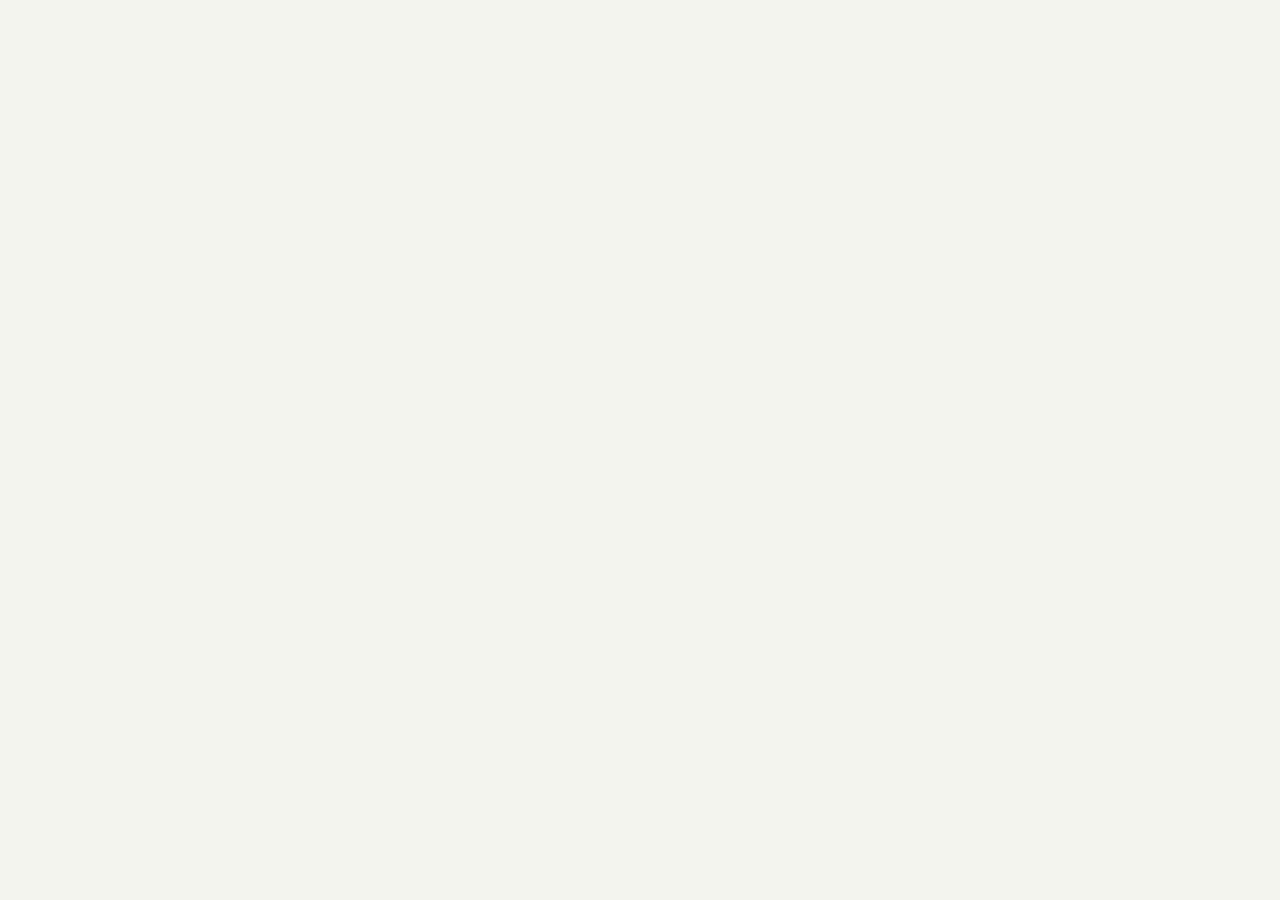
==== admin.html @ ee4b8162 "Сайт гостевого дома Мичурино: главная, бронирование, новости, админка Co-Authored-By: Claude Opus 5." ====
<!doctype html>
<html lang="ru">
<head>
  <meta charset="utf-8">
  <meta name="viewport" content="width=device-width, initial-scale=1">
  <meta name="robots" content="noindex">
  <title>Админка — Мичурино</title>
  <link rel="icon" href="assets/logo.svg">
  <link href="https://fonts.googleapis.com/css2?family=Cormorant+Garamond:wght@600&family=Manrope:wght@400;500;600;700&display=swap" rel="stylesheet">
  <link rel="stylesheet" href="styles.css">
  <link rel="stylesheet" href="admin.css">
</head>
<body class="admin">
  <!-- Вход -->
  <section id="login" class="login" hidden>
    <form class="form card" id="login-form">
      <div class="brand"><img src="assets/logo.svg" alt="" width="54" height="29"><span><b>Мичурино</b><small>админка</small></span></div>
      <label>Почта<input name="email" type="email" required autocomplete="email"></label>
      <label>Пароль<input name="password" type="password" required minlength="8" autocomplete="current-password"></label>
      <p class="form-error" id="login-error" role="alert"></p>
      <button class="btn btn-full" type="submit">Войти</button>
      <button class="link-btn" type="button" id="signup-btn">Первый раз? Создать вход</button>
    </form>
  </section>

  <section id="noaccess" class="login" hidden>
    <div class="card">
      <h2>Почти готово</h2>
      <p>Вход создан, но доступ к админке ещё не выдан. Напиши программисту — он включит.</p>
      <button class="btn btn-ghost" data-logout>Выйти</button>
    </div>
  </section>

  <!-- Панель -->
  <div id="panel" hidden>
    <header class="admin-head">
      <a class="brand" href="./"><img src="assets/logo.svg" alt="" width="54" height="29"><span><b>Мичурино</b><small>админка</small></span></a>
      <nav class="tabs" role="tablist">
        <button role="tab" data-tab="bookings" aria-selected="true">Заявки <span id="new-count" class="badge" hidden></span></button>
        <button role="tab" data-tab="posts">Посты</button>
        <button role="tab" data-tab="stats">Посещения</button>
      </nav>
      <button class="link-btn" data-logout>Выйти</button>
    </header>

    <main class="admin-main">
      <section data-panel="bookings">
        <div class="filters">
          <button class="chip active" data-filter="active">Активные</button>
          <button class="chip" data-filter="all">Все</button>
        </div>
        <div id="bookings-list" class="list"></div>
      </section>

      <section data-panel="posts" hidden>
        <form class="form card" id="post-form">
          <h2>Новый пост</h2>
          <label>Заголовок<input name="title" required maxlength="200" placeholder="Свободные выходные 15–16 ноября"></label>
          <label>Текст<textarea name="body" rows="5" maxlength="5000" placeholder="О чём рассказать гостям"></textarea></label>
          <label class="file">Фото (необязательно)<input name="image" type="file" accept="image/jpeg,image/png,image/webp"></label>
          <img id="preview" class="preview" alt="" hidden>
          <p class="form-error" id="post-error" role="alert"></p>
          <button class="btn btn-full" type="submit">Опубликовать</button>
        </form>
        <h3 class="sub">Опубликованные</h3>
        <div id="posts-list" class="list"></div>
      </section>

      <section data-panel="stats" hidden>
        <div class="stats" id="stats-cards"></div>
        <div class="card">
          <h3>За последние 14 дней</h3>
          <div class="bars" id="bars"></div>
        </div>
      </section>
    </main>
  </div>

  <div class="toast" id="toast" role="status" hidden></div>

  <script src="https://cdn.jsdelivr.net/npm/@supabase/supabase-js@2.117.3/dist/umd/supabase.js"></script>
  <script src="config.js"></script>
  <script src="admin.js"></script>
</body>
</html>
---- styles.css ----
:root {
  --green-900: #1F3A24;
  --green-700: #2F5A35;
  --green-500: #4F7A45;
  --green-100: #E6EFE2;
  --wood: #C2A27A;
  --bg: #FCFBF7;
  --bg-alt: #F3F5EE;
  --text: #1E2A1F;
  --muted: #5B665A;
  --line: #DDE4D6;
  --radius: 14px;
  --ease: cubic-bezier(.22,.61,.36,1);
}
* { box-sizing: border-box; }
html { scroll-behavior: smooth; scroll-padding-top: 80px; }
body { margin: 0; background: var(--bg); color: var(--text); font: 400 17px/1.6 Manrope, system-ui, sans-serif; -webkit-font-smoothing: antialiased; }
img { max-width: 100%; display: block; }
a { color: inherit; }
h1, h2 { font-family: "Cormorant Garamond", Georgia, serif; font-weight: 600; line-height: 1.08; margin: 0 0 16px; color: var(--green-900); }
h1 { font-size: clamp(44px, 6vw, 76px); }
h2 { font-size: clamp(34px, 4vw, 50px); }
.lead { font-size: 19px; color: var(--muted); max-width: 520px; margin: 0 0 24px; }
.eyebrow { text-transform: uppercase; letter-spacing: .14em; font-size: 12.5px; font-weight: 600; color: var(--green-500); margin: 0 0 12px; }
.muted { color: var(--muted); margin: 0; }
.container { width: min(1160px, 100% - 40px); margin: 0 auto; }
.section { padding: clamp(64px, 9vw, 112px) 0; }
.section.alt { background: var(--bg-alt); }
.two { display: grid; grid-template-columns: 1fr 1fr; gap: clamp(32px, 6vw, 80px); align-items: start; }
.section-head { display: flex; justify-content: space-between; align-items: end; gap: 16px; margin-bottom: 36px; flex-wrap: wrap; }
.section-head h2 { margin: 0; }

/* buttons */
.btn { display: inline-flex; align-items: center; gap: 8px; min-height: 48px; padding: 0 26px; border-radius: 999px; border: 1.5px solid var(--green-700); background: var(--green-700); color: #fff; font: 600 16px Manrope, sans-serif; text-decoration: none; cursor: pointer; transition: background .25s var(--ease), transform .25s var(--ease), box-shadow .25s var(--ease); }
.btn:hover { background: var(--green-900); transform: translateY(-1px); box-shadow: 0 8px 20px -10px rgba(31,58,36,.5); }
.btn-ghost { background: transparent; color: var(--green-700); }
.btn-ghost:hover { background: var(--green-100); color: var(--green-900); }
.btn-small { min-height: 42px; padding: 0 20px; font-size: 15px; }
.btn-full { width: 100%; justify-content: center; }
:focus-visible { outline: 3px solid var(--wood); outline-offset: 3px; }
.link { color: var(--green-700); font-weight: 600; text-decoration: none; }
.link:hover { text-decoration: underline; }

/* header */
.header { position: sticky; top: 0; z-index: 20; display: flex; align-items: center; gap: 28px; padding: 14px max(20px, calc((100% - 1160px)/2)); background: rgba(252,251,247,.88); backdrop-filter: blur(10px); border-bottom: 1px solid transparent; transition: border-color .3s; }
.header.scrolled { border-color: var(--line); }
.brand { display: flex; align-items: center; gap: 10px; text-decoration: none; }
.brand b { display: block; font: 700 18px/1 "Cormorant Garamond", serif; letter-spacing: .12em; text-transform: uppercase; color: var(--green-900); }
.brand small { display: block; font-size: 12px; color: var(--wood); letter-spacing: .04em; }
.nav { display: flex; gap: 26px; margin-left: auto; }
.nav a { text-decoration: none; font-size: 15px; color: var(--muted); transition: color .2s; }
.nav a:hover { color: var(--green-700); }
.burger { display: none; width: 44px; height: 44px; border: 0; background: none; cursor: pointer; padding: 12px; }
.burger span { display: block; height: 2px; background: var(--green-900); margin: 5px 0; transition: transform .3s var(--ease); }

/* hero */
.hero { width: min(1160px, 100% - 40px); margin: 0 auto; display: grid; grid-template-columns: 1fr 1.05fr; gap: 48px; align-items: center; padding: clamp(40px, 7vw, 88px) 0; }
.hero-actions { display: flex; gap: 12px; flex-wrap: wrap; }
.hero-pic { border-radius: 24px; overflow: hidden; aspect-ratio: 6/4.6; box-shadow: 0 30px 60px -40px rgba(31,58,36,.45); }
.hero-pic svg { width: 100%; height: 100%; display: block; }
.house { animation: rise 1.2s var(--ease) both .2s; }
@keyframes rise { from { transform: translateY(14px); opacity: 0; } }

/* features */
.features { display: grid; grid-template-columns: 1fr 1fr; gap: 16px; }
.feature { background: #fff; border: 1px solid var(--line); border-radius: var(--radius); padding: 22px; transition: transform .3s var(--ease), box-shadow .3s var(--ease); }
.feature:hover { transform: translateY(-3px); box-shadow: 0 14px 30px -22px rgba(31,58,36,.4); }
.feature svg { width: 28px; height: 28px; color: var(--green-500); margin-bottom: 12px; }
.feature h3 { margin: 0 0 4px; font-size: 17px; }
.feature p { margin: 0; font-size: 15px; color: var(--muted); }

/* placeholders / gallery */
.ph { margin: 0; display: grid; place-items: center; text-align: center; padding: 16px; border-radius: var(--radius); color: var(--green-500); font-size: 14px; background: repeating-linear-gradient(135deg, var(--green-100) 0 12px, #EDF3E9 12px 24px); border: 1px dashed #BFD0B6; }
.gallery { display: grid; grid-template-columns: 2fr 1fr 1fr; grid-template-rows: 220px 220px; gap: 14px; }
.gallery .ph:first-child { grid-row: span 2; }


/* prices */
.prices { display: grid; grid-template-columns: repeat(3, 1fr); gap: 16px; }
.price { background: #fff; border: 1px solid var(--line); border-radius: var(--radius); padding: 28px; }
.price h3 { margin: 0 0 14px; font-size: 15px; text-transform: uppercase; letter-spacing: .1em; color: var(--muted); }
.price strong { display: block; font: 600 36px/1.1 "Cormorant Garamond", serif; color: var(--green-900); }
.price span { font-size: 14px; color: var(--muted); }

/* posts */
.posts { display: grid; grid-template-columns: repeat(3, 1fr); gap: 20px; }
.post { background: #fff; border-radius: var(--radius); overflow: hidden; border: 1px solid var(--line); }
.post .ph, .post img { border: 0; border-radius: 0; aspect-ratio: 4/3; width: 100%; object-fit: cover; }
[hidden] { display: none !important; }
.post div { padding: 18px 20px 22px; }
.post time { font-size: 13px; color: var(--wood); font-weight: 600; }
.post h3 { margin: 6px 0; font-size: 18px; }
.post p { margin: 0; font-size: 15px; color: var(--muted); }

/* booking */
.booking-wrap { background: var(--green-900); color: #EAF0E6; }
.booking-wrap h2 { color: #fff; }
.booking-wrap .lead { color: #BFD0B6; }
.eyebrow.light { color: var(--wood); }
.contact-line a { color: #fff; font-weight: 600; }
.form { background: var(--bg); color: var(--text); border-radius: 20px; padding: clamp(22px, 4vw, 34px); display: grid; gap: 14px; }
.form label { display: grid; gap: 6px; font-size: 14px; font-weight: 600; }
.form .row { display: grid; grid-template-columns: 1fr 1fr; gap: 12px; }
.form input, .form textarea { font: 400 16px Manrope, sans-serif; padding: 12px 14px; border: 1.5px solid var(--line); border-radius: 10px; background: #fff; color: var(--text); transition: border-color .2s; width: 100%; }
.form input:focus, .form textarea:focus { border-color: var(--green-500); outline: none; }
.form [aria-invalid="true"] { border-color: #B3412E; }
.form-error { color: #B3412E; margin: 0; font-size: 14px; min-height: 1em; }
.form-ok { margin: 0; padding: 12px 14px; background: var(--green-100); color: var(--green-900); border-radius: 10px; font-weight: 600; }

/* map */
.map { height: 400px; }

/* footer */
.footer { border-top: 1px solid var(--line); padding: 32px 0; }
.foot { display: flex; justify-content: space-between; align-items: center; gap: 20px; flex-wrap: wrap; }
.foot-links { display: flex; gap: 24px; flex-wrap: wrap; }
.foot-links a { text-decoration: none; color: var(--muted); }
.foot-links a:hover { color: var(--green-700); }

/* reveal */
.reveal { opacity: 0; transform: translateY(18px); transition: opacity .7s var(--ease), transform .7s var(--ease); }
.reveal.in { opacity: 1; transform: none; }
@media (prefers-reduced-motion: reduce) {
  html { scroll-behavior: auto; }
  .reveal { opacity: 1; transform: none; transition: none; }
  .house { animation: none; }
}

/* mobile */
@media (max-width: 900px) {
  .hero, .two { grid-template-columns: 1fr; }
  .prices, .posts { grid-template-columns: 1fr; }
  .gallery { grid-template-columns: 1fr 1fr; grid-template-rows: repeat(3, 160px); }
  .gallery .ph:first-child { grid-row: auto; grid-column: span 2; }
  .header .btn-small { display: none; }
  .burger { display: block; margin-left: auto; }
  .nav { position: fixed; inset: 64px 0 auto 0; flex-direction: column; gap: 0; background: var(--bg); border-bottom: 1px solid var(--line); padding: 8px 20px 16px; transform: translateY(-120%); transition: transform .35s var(--ease); }
  .nav.open { transform: none; }
  .nav a { padding: 12px 0; font-size: 17px; }
  .burger[aria-expanded="true"] span:first-child { transform: translateY(3.5px) rotate(45deg); }
  .burger[aria-expanded="true"] span:last-child { transform: translateY(-3.5px) rotate(-45deg); }
}
@media (max-width: 480px) {
  .features { grid-template-columns: 1fr; }
  .form .row { grid-template-columns: 1fr; }
}
---- admin.css ----
.admin { background: var(--bg-alt); min-height: 100vh; }
.card { background: #fff; border: 1px solid var(--line); border-radius: 18px; padding: 24px; }
.login { min-height: 100vh; display: grid; place-items: center; padding: 20px; }
.login .card { width: min(400px, 100%); }
.login .brand { margin-bottom: 8px; }
.link-btn { background: none; border: 0; color: var(--green-700); font: 600 15px Manrope, sans-serif; cursor: pointer; padding: 10px; }
.link-btn:hover { text-decoration: underline; }

.admin-head { position: sticky; top: 0; z-index: 5; display: flex; align-items: center; gap: 20px; padding: 12px 20px; background: #fff; border-bottom: 1px solid var(--line); flex-wrap: wrap; }
.tabs { display: flex; gap: 4px; margin-left: auto; background: var(--bg-alt); padding: 4px; border-radius: 999px; }
.tabs button { border: 0; background: none; padding: 9px 16px; border-radius: 999px; font: 600 15px Manrope, sans-serif; color: var(--muted); cursor: pointer; display: flex; gap: 6px; align-items: center; }
.tabs button[aria-selected="true"] { background: #fff; color: var(--green-900); box-shadow: 0 1px 4px rgba(0,0,0,.08); }
.badge { background: var(--green-700); color: #fff; font-size: 12px; border-radius: 999px; padding: 1px 7px; }

.admin-main { width: min(860px, 100% - 32px); margin: 24px auto 60px; }
.filters { display: flex; gap: 8px; margin-bottom: 16px; }
.chip { border: 1px solid var(--line); background: #fff; border-radius: 999px; padding: 8px 16px; font: 600 14px Manrope, sans-serif; cursor: pointer; color: var(--muted); }
.chip.active { background: var(--green-700); color: #fff; border-color: var(--green-700); }
.list { display: grid; gap: 12px; }
.empty { text-align: center; color: var(--muted); padding: 40px 0; }

.bk { display: grid; grid-template-columns: 1fr auto; gap: 8px 16px; align-items: start; }
.bk h3 { margin: 0; font-size: 18px; }
.bk .meta { color: var(--muted); font-size: 14px; }
.bk .dates { font-weight: 600; color: var(--green-900); }
.bk .comment { grid-column: 1 / -1; margin: 0; padding: 10px 12px; background: var(--bg-alt); border-radius: 10px; font-size: 15px; }
.bk .actions { grid-column: 1 / -1; display: flex; gap: 8px; flex-wrap: wrap; align-items: center; }
.bk select { font: 500 14px Manrope, sans-serif; padding: 9px 12px; border-radius: 10px; border: 1.5px solid var(--line); background: #fff; margin-left: auto; }
.status { font-size: 12px; font-weight: 700; padding: 4px 10px; border-radius: 999px; text-transform: uppercase; letter-spacing: .05em; }
.st-new { background: #FFF1D6; color: #8A5A00; }
.st-confirmed { background: var(--green-100); color: var(--green-900); }
.st-done { background: #ECEEEC; color: #5B665A; }
.st-cancelled { background: #F8E3DF; color: #9A3A28; }

.form h2 { font-size: 30px; margin: 0; }
.preview { max-height: 220px; border-radius: 12px; object-fit: cover; }
.sub { margin: 32px 0 12px; font-size: 18px; }
.pc { display: grid; grid-template-columns: 96px 1fr auto; gap: 14px; align-items: center; padding: 14px; }
.pc img, .pc .noimg { width: 96px; height: 72px; object-fit: cover; border-radius: 10px; background: var(--green-100); }
.pc h4 { margin: 0 0 2px; font-size: 16px; }
.pc time { font-size: 13px; color: var(--muted); }
.btn-danger { background: none; border: 1.5px solid #E2C2BB; color: #9A3A28; border-radius: 999px; padding: 8px 14px; font: 600 14px Manrope, sans-serif; cursor: pointer; }
.btn-danger:hover { background: #F8E3DF; }

.stats { display: grid; grid-template-columns: repeat(3, 1fr); gap: 12px; margin-bottom: 12px; }
.stat strong { display: block; font: 600 40px/1 "Cormorant Garamond", serif; color: var(--green-900); }
.stat span { font-size: 14px; color: var(--muted); }
.bars { display: grid; grid-template-columns: repeat(14, 1fr); gap: 6px; align-items: end; height: 180px; margin-top: 12px; }
.bar { display: flex; flex-direction: column; align-items: center; justify-content: flex-end; height: 100%; gap: 4px; font-size: 11px; color: var(--muted); }
.bar i { display: block; width: 100%; background: var(--green-500); border-radius: 6px 6px 2px 2px; min-height: 2px; transition: height .5s var(--ease); }
.bar b { font-weight: 600; color: var(--text); }

.toast { position: fixed; left: 50%; bottom: 24px; transform: translateX(-50%); background: var(--green-900); color: #fff; padding: 12px 20px; border-radius: 999px; font-weight: 600; box-shadow: 0 10px 30px -10px rgba(0,0,0,.4); }

@media (max-width: 640px) {
  .tabs { margin-left: 0; width: 100%; order: 3; }
  .tabs button { flex: 1; justify-content: center; padding: 9px 8px; font-size: 14px; }
  .admin-head .link-btn { margin-left: auto; }
  .stats { grid-template-columns: 1fr; }
  .bk select { margin-left: 0; width: 100%; }
  .pc { grid-template-columns: 72px 1fr; }
  .pc img, .pc .noimg { width: 72px; height: 56px; }
  .pc .btn-danger { grid-column: 1 / -1; }
}
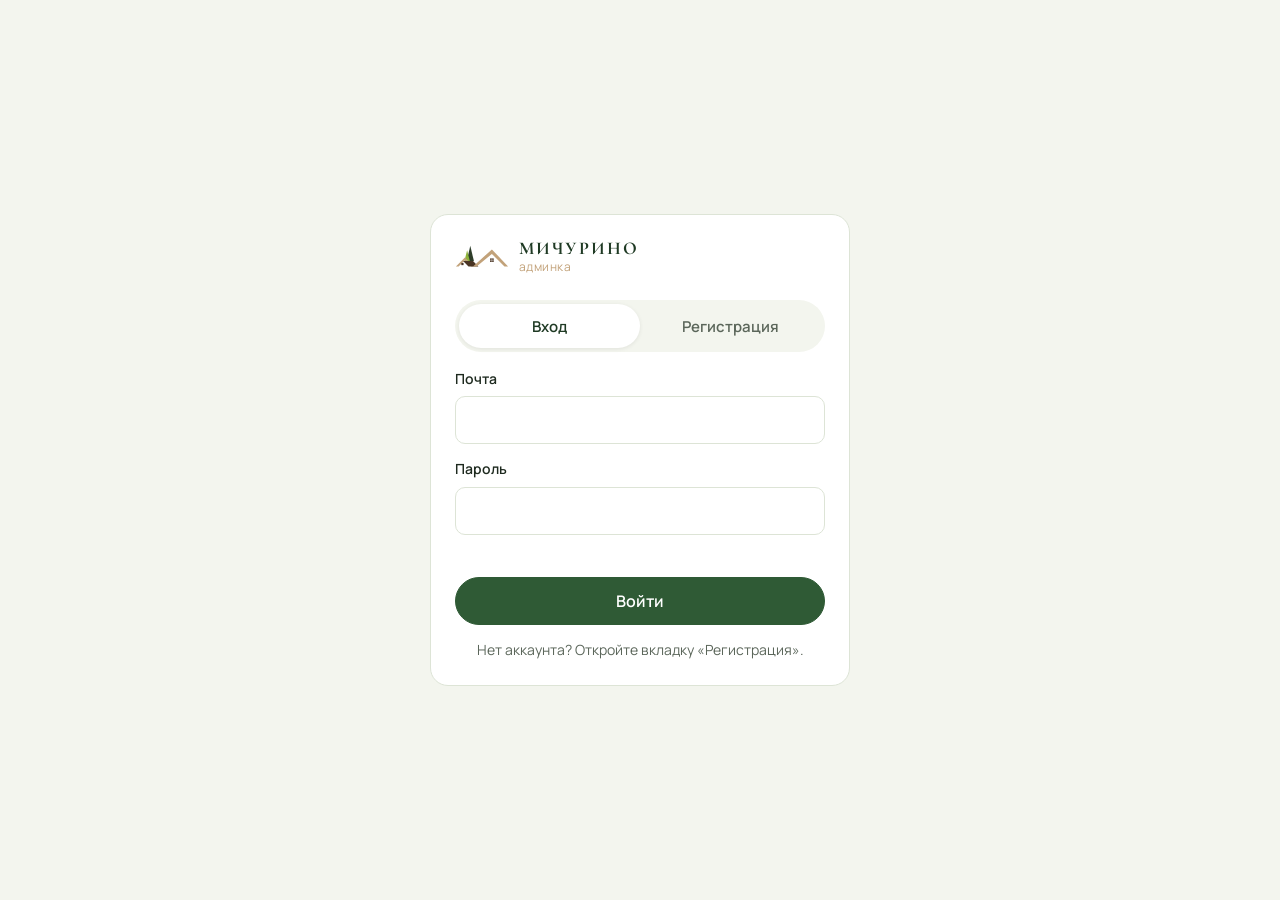
==== commit 6d6f78af: "Календарь занятых дат (сайт, админка, Telegram), антиспам и надёжность - Календарь «Забронированные " ====
--- a/admin.html
+++ b/admin.html
@@ -13,21 +13,42 @@
 <body class="admin">
   <!-- Вход -->
   <section id="login" class="login" hidden>
-    <form class="form card" id="login-form">
+    <div class="card auth">
       <div class="brand"><img src="assets/logo.svg" alt="" width="54" height="29"><span><b>Мичурино</b><small>админка</small></span></div>
-      <label>Почта<input name="email" type="email" required autocomplete="email"></label>
-      <label>Пароль<input name="password" type="password" required minlength="8" autocomplete="current-password"></label>
-      <p class="form-error" id="login-error" role="alert"></p>
-      <button class="btn btn-full" type="submit">Войти</button>
-      <button class="link-btn" type="button" id="signup-btn">Первый раз? Создать вход</button>
-    </form>
+      <div class="auth-tabs" role="tablist">
+        <button role="tab" aria-selected="true" data-auth="in">Вход</button>
+        <button role="tab" aria-selected="false" data-auth="up">Регистрация</button>
+      </div>
+
+      <form class="form" id="login-form" novalidate>
+        <label>Почта<input name="email" type="email" required autocomplete="email" inputmode="email"></label>
+        <label>Пароль<input name="password" type="password" required autocomplete="current-password"></label>
+        <p class="form-error" id="login-error" role="alert"></p>
+        <button class="btn btn-full" type="submit">Войти</button>
+        <p class="hint">Нет аккаунта? Откройте вкладку «Регистрация».</p>
+      </form>
+
+      <form class="form" id="signup-form" novalidate hidden>
+        <p class="hint top">Регистрация для сотрудников. После неё владелец получит запрос в Telegram и откроет вам доступ.</p>
+        <label>Почта<input name="email" type="email" required autocomplete="email" inputmode="email"></label>
+        <label>Придумайте пароль <small>(минимум 8 символов)</small><input name="password" type="password" required minlength="8" autocomplete="new-password"></label>
+        <label>Повторите пароль<input name="password2" type="password" required minlength="8" autocomplete="new-password"></label>
+        <p class="form-error" id="signup-error" role="alert"></p>
+        <button class="btn btn-full" type="submit">Зарегистрироваться</button>
+      </form>
+    </div>
   </section>
 
   <section id="noaccess" class="login" hidden>
     <div class="card">
-      <h2>Почти готово</h2>
-      <p>Вход создан, но доступ к админке ещё не выдан. Напиши программисту — он включит.</p>
-      <button class="btn btn-ghost" data-logout>Выйти</button>
+      <h2>Нужен доступ</h2>
+      <p>Вы вошли, но прав администратора пока нет. Запрос владельцу отправляется автоматически — как только он подтвердит, нажмите «Проверить».</p>
+      <p class="form-error" id="req-msg" role="status"></p>
+      <div class="row-btns">
+        <button class="btn btn-ghost" id="req-btn">Отправить запрос ещё раз</button>
+        <button class="btn" id="req-check">Проверить</button>
+        <button class="link-btn" data-logout>Выйти</button>
+      </div>
     </div>
   </section>
 
@@ -37,8 +58,10 @@
       <a class="brand" href="./"><img src="assets/logo.svg" alt="" width="54" height="29"><span><b>Мичурино</b><small>админка</small></span></a>
       <nav class="tabs" role="tablist">
         <button role="tab" data-tab="bookings" aria-selected="true">Заявки <span id="new-count" class="badge" hidden></span></button>
+        <button role="tab" data-tab="dates">Даты</button>
         <button role="tab" data-tab="posts">Посты</button>
         <button role="tab" data-tab="stats">Посещения</button>
+        <button role="tab" data-tab="access">Доступ <span id="req-count" class="badge" hidden></span></button>
       </nav>
       <button class="link-btn" data-logout>Выйти</button>
     </header>
@@ -50,6 +73,12 @@
           <button class="chip" data-filter="all">Все</button>
         </div>
         <div id="bookings-list" class="list"></div>
+      </section>
+
+      <section data-panel="dates" hidden>
+        <h2 class="panel-title">Забронированные даты</h2>
+        <p class="muted panel-sub">Отмеченные дни сразу видны гостям в календаре на сайте.</p>
+        <div id="dates-editor" class="de"></div>
       </section>
 
       <section data-panel="posts" hidden>
@@ -73,13 +102,31 @@
           <div class="bars" id="bars"></div>
         </div>
       </section>
+      <section data-panel="access" hidden>
+        <div class="card tg">
+          <h3>📲 Уведомления в Telegram</h3>
+          <p class="muted" id="tg-status">Загрузка…</p>
+          <div id="tg-chats" class="list"></div>
+          <div class="row-btns">
+            <button class="btn btn-small" id="tg-link">Подключить Telegram</button>
+            <button class="btn btn-small btn-ghost" id="tg-test" hidden>Отправить тест</button>
+          </div>
+        </div>
+        <h3 class="sub">Запросы на доступ</h3>
+        <div id="req-list" class="list"></div>
+        <h3 class="sub">Администраторы</h3>
+        <div id="admin-list" class="list"></div>
+        <p class="muted small">Как добавить человека: он открывает админку, во вкладке «Регистрация» создаёт аккаунт — вам в Telegram сразу придёт запрос с кнопками «Подтвердить / Отклонить». Подтвердить можно и здесь.</p>
+      </section>
     </main>
   </div>
 
   <div class="toast" id="toast" role="status" hidden></div>
 
-  <script src="https://cdn.jsdelivr.net/npm/@supabase/supabase-js@2.117.3/dist/umd/supabase.js"></script>
+  <script src="vendor/supabase-2.117.3.js"></script>
   <script src="config.js"></script>
+  <script src="calendar.js"></script>
+  <script src="dates-editor.js"></script>
   <script src="admin.js"></script>
 </body>
 </html>
--- a/styles.css
+++ b/styles.css
@@ -71,8 +71,30 @@
 
 /* placeholders / gallery */
 .ph { margin: 0; display: grid; place-items: center; text-align: center; padding: 16px; border-radius: var(--radius); color: var(--green-500); font-size: 14px; background: repeating-linear-gradient(135deg, var(--green-100) 0 12px, #EDF3E9 12px 24px); border: 1px dashed #BFD0B6; }
-.gallery { display: grid; grid-template-columns: 2fr 1fr 1fr; grid-template-rows: 220px 220px; gap: 14px; }
-.gallery .ph:first-child { grid-row: span 2; }
+.tabs-g { display: flex; gap: 8px; flex-wrap: wrap; margin-bottom: 20px; }
+.tabs-g button { border: 1.5px solid var(--line); background: #fff; color: var(--muted); border-radius: 999px; padding: 10px 18px; font: 600 15px Manrope, sans-serif; cursor: pointer; transition: all .25s var(--ease); min-height: 44px; }
+.tabs-g button span { font-weight: 500; opacity: .6; margin-left: 2px; }
+.tabs-g button:hover { border-color: var(--green-500); color: var(--green-700); }
+.tabs-g button[aria-selected="true"] { background: var(--green-700); border-color: var(--green-700); color: #fff; }
+.gallery { display: grid; grid-template-columns: repeat(4, 1fr); grid-auto-rows: 200px; gap: 12px; }
+.gallery .g-item:first-child { grid-column: span 2; grid-row: span 2; }
+.gallery.n1 { grid-template-columns: 1fr; grid-auto-rows: 460px; }
+.gallery.n1 .g-item:first-child { grid-column: auto; grid-row: auto; }
+.g-item { padding: 0; border: 0; border-radius: var(--radius); overflow: hidden; cursor: zoom-in; background: var(--green-100); }
+.g-item img { width: 100%; height: 100%; object-fit: cover; opacity: 0; transform: scale(1.02); transition: opacity .5s var(--ease), transform .6s var(--ease); }
+.g-item img.ok { opacity: 1; transform: none; }
+.g-item:hover img { transform: scale(1.04); }
+.hero-pic img { width: 100%; height: 100%; object-fit: cover; }
+.lb { border: 0; padding: 0; background: transparent; max-width: 100vw; max-height: 100vh; width: 100vw; height: 100vh; }
+.lb::backdrop { background: rgba(15,25,16,.92); }
+.lb[open] { display: grid; place-items: center; }
+.lb img { max-width: 92vw; max-height: 86vh; border-radius: 10px; object-fit: contain; }
+.lb-btn { position: fixed; background: rgba(255,255,255,.14); color: #fff; border: 0; width: 52px; height: 52px; border-radius: 50%; font-size: 28px; line-height: 1; cursor: pointer; transition: background .2s; }
+.lb-btn:hover { background: rgba(255,255,255,.28); }
+.lb-close { top: 16px; right: 16px; font-size: 20px; }
+.lb-prev { left: 16px; top: 50%; transform: translateY(-50%); }
+.lb-next { right: 16px; top: 50%; transform: translateY(-50%); }
+.lb-count { position: fixed; bottom: 18px; left: 50%; transform: translateX(-50%); color: #fff; margin: 0; font-size: 14px; opacity: .8; }
 
 
 /* prices */
@@ -108,7 +130,10 @@
 .form-ok { margin: 0; padding: 12px 14px; background: var(--green-100); color: var(--green-900); border-radius: 10px; font-weight: 600; }
 
 /* map */
-.map { height: 400px; }
+.map { height: 420px; border-radius: var(--radius); overflow: hidden; border: 1px solid var(--line); background: var(--green-100); }
+.map iframe { width: 100%; height: 100%; border: 0; display: block; }
+.map-actions { margin-top: 16px; }
+@media (max-width: 600px) { .map { height: 340px; } .map-actions .btn { width: 100%; justify-content: center; text-align: center; } }
 
 /* footer */
 .footer { border-top: 1px solid var(--line); padding: 32px 0; }
@@ -130,8 +155,11 @@
 @media (max-width: 900px) {
   .hero, .two { grid-template-columns: 1fr; }
   .prices, .posts { grid-template-columns: 1fr; }
-  .gallery { grid-template-columns: 1fr 1fr; grid-template-rows: repeat(3, 160px); }
-  .gallery .ph:first-child { grid-row: auto; grid-column: span 2; }
+  .gallery { grid-template-columns: 1fr 1fr; grid-auto-rows: 150px; }
+  .gallery.n1 { grid-auto-rows: 320px; }
+  .tabs-g { flex-wrap: nowrap; overflow-x: auto; margin-inline: -20px; padding-inline: 20px; scrollbar-width: none; }
+  .tabs-g button { flex: none; }
+  .lb-prev, .lb-next { top: auto; bottom: 12px; transform: none; }
   .header .btn-small { display: none; }
   .burger { display: block; margin-left: auto; }
   .nav { position: fixed; inset: 64px 0 auto 0; flex-direction: column; gap: 0; background: var(--bg); border-bottom: 1px solid var(--line); padding: 8px 20px 16px; transform: translateY(-120%); transition: transform .35s var(--ease); }
@@ -144,3 +172,133 @@
   .features { grid-template-columns: 1fr; }
   .form .row { grid-template-columns: 1fr; }
 }
+
+/* ===== объекты, страница комплекса ===== */
+a.feature { text-decoration: none; color: inherit; display: block; }
+a.feature:hover h3 { color: var(--green-700); }
+.events { list-style: none; padding: 0; margin: 0 0 28px; display: grid; gap: 10px; }
+.events li { display: flex; gap: 10px; align-items: center; font-weight: 500; }
+.events svg, .ticks svg { width: 20px; height: 20px; flex: none; color: var(--green-500); }
+.events.big { grid-template-columns: repeat(auto-fit, minmax(240px, 1fr)); gap: 12px; margin-top: 24px; }
+.events.big li { background: #fff; border: 1px solid var(--line); border-radius: var(--radius); padding: 16px 18px; }
+
+.objects { display: grid; grid-template-columns: repeat(3, 1fr); gap: 20px; }
+.obj { background: #fff; border: 1px solid var(--line); border-radius: 18px; overflow: hidden; display: flex; flex-direction: column; transition: transform .3s var(--ease), box-shadow .3s var(--ease); }
+.obj:hover { transform: translateY(-3px); box-shadow: 0 18px 36px -26px rgba(31,58,36,.5); }
+.obj-pic { aspect-ratio: 4/3; overflow: hidden; display: block; background: var(--green-100); }
+.obj-pic img { width: 100%; height: 100%; object-fit: cover; transition: transform .6s var(--ease); }
+.obj:hover .obj-pic img { transform: scale(1.04); }
+.obj-body { padding: 22px; display: flex; flex-direction: column; gap: 10px; flex: 1; }
+.obj-body h3 { margin: 0; font: 600 26px/1.1 "Cormorant Garamond", serif; color: var(--green-900); }
+.obj-body p { margin: 0; color: var(--muted); font-size: 15px; flex: 1; }
+.obj-price strong { display: block; font: 600 28px/1.1 "Cormorant Garamond", serif; color: var(--green-900); }
+.obj-price span { font-size: 13px; color: var(--muted); }
+.obj-actions { display: flex; align-items: center; gap: 16px; flex-wrap: wrap; margin-top: 6px; }
+
+.page-hero { padding: clamp(32px, 6vw, 72px) 0 clamp(24px, 4vw, 48px); }
+.page-hero h1 { font-size: clamp(38px, 5vw, 64px); max-width: 900px; }
+.back { display: inline-block; margin-bottom: 20px; color: var(--muted); text-decoration: none; font-size: 15px; }
+.back:hover { color: var(--green-700); }
+.jump { display: flex; gap: 8px; flex-wrap: wrap; margin-top: 8px; }
+.jump a { text-decoration: none; border: 1.5px solid var(--line); background: #fff; border-radius: 999px; padding: 10px 18px; font-weight: 600; font-size: 15px; color: var(--green-700); transition: all .2s var(--ease); }
+.jump a:hover { border-color: var(--green-500); background: var(--green-100); }
+.eyebrow svg { width: 16px; height: 16px; vertical-align: -3px; margin-right: 4px; }
+.facts { list-style: none; padding: 0; margin: 0 0 18px; display: flex; gap: 8px; flex-wrap: wrap; }
+.facts li { background: var(--green-100); color: var(--green-900); font-weight: 600; font-size: 14px; padding: 7px 14px; border-radius: 999px; }
+.block { margin: 22px 0; }
+.block h3 { margin: 0 0 10px; font-size: 17px; }
+.block p { margin: 0; color: var(--muted); }
+.ticks { list-style: none; padding: 0; margin: 0; display: grid; gap: 8px; }
+.ticks li { display: flex; gap: 10px; align-items: flex-start; color: var(--text); font-size: 16px; }
+.ticks svg { margin-top: 2px; }
+.outro { font-family: "Cormorant Garamond", serif; font-size: 22px; line-height: 1.35; color: var(--green-700); margin: 24px 0; }
+.price-box { display: flex; justify-content: space-between; align-items: center; gap: 16px; flex-wrap: wrap; background: #fff; border: 1px solid var(--line); border-radius: 18px; padding: 20px 22px; }
+.price-box span { display: block; font-size: 13px; color: var(--muted); text-transform: uppercase; letter-spacing: .1em; }
+.price-box strong { display: block; font: 600 32px/1.1 "Cormorant Garamond", serif; color: var(--green-900); }
+.price-box small { color: var(--muted); font-size: 14px; }
+.obj-section .two { align-items: start; }
+.obj-photos { display: grid; grid-template-columns: 1fr 1fr; grid-auto-rows: 170px; gap: 10px; position: sticky; top: 90px; }
+.obj-photos .g-item:first-child { grid-column: span 2; grid-row: span 2; }
+.obj-photos.wide { position: static; grid-template-columns: repeat(4, 1fr); grid-auto-rows: 180px; margin-top: 28px; }
+.extras { display: grid; grid-template-columns: repeat(3, 1fr); gap: 16px; }
+.narrow { width: min(820px, 100% - 40px); }
+.cta { text-align: left; }
+.btn-light { background: #fff; color: var(--green-900); border-color: #fff; }
+.btn-light:hover { background: var(--green-100); color: var(--green-900); }
+.btn-outline-light { background: transparent; color: #fff; border-color: rgba(255,255,255,.5); }
+.btn-outline-light:hover { background: rgba(255,255,255,.1); }
+.form select { font: 400 16px Manrope, sans-serif; padding: 12px 14px; border: 1.5px solid var(--line); border-radius: 10px; background: #fff; color: var(--text); width: 100%; }
+.form select:focus { border-color: var(--green-500); outline: none; }
+
+@media (max-width: 900px) {
+  .objects, .extras { grid-template-columns: 1fr; }
+  .obj-photos { position: static; grid-auto-rows: 140px; }
+  .obj-photos.wide { grid-template-columns: 1fr 1fr; grid-auto-rows: 140px; }
+}
+
+/* ===== календарь занятых дат ===== */
+:root { --cottage: #2F5A35; --hall: #C9A066; --hall-ink: #2E2312; }
+.cal-card { background: #fff; border: 1px solid var(--line); border-radius: 22px; padding: clamp(16px, 3vw, 30px); box-shadow: 0 24px 50px -40px rgba(31,58,36,.45); }
+.cal { position: relative; }
+.cal-top { position: absolute; inset: 0 0 auto 0; display: flex; justify-content: space-between; pointer-events: none; z-index: 1; }
+.cal-nav { pointer-events: auto; width: 44px; height: 44px; border-radius: 50%; border: 1.5px solid var(--line); background: #fff; color: var(--green-700); font: 500 26px/1 Manrope, sans-serif; cursor: pointer; display: grid; place-items: center; padding: 0 0 3px; transition: all .2s var(--ease); }
+.cal-nav:hover:not(:disabled) { border-color: var(--green-500); background: var(--green-100); }
+.cal-nav:disabled { opacity: .3; cursor: default; }
+.cal-months { display: grid; grid-template-columns: 1fr 1fr; gap: clamp(20px, 4vw, 48px); }
+.cal-title { margin: 0 0 14px; text-align: center; font: 600 26px/44px "Cormorant Garamond", serif; color: var(--green-900); text-transform: capitalize; }
+.cal-title span { color: var(--wood); }
+.cal-g { display: grid; grid-template-columns: repeat(7, 1fr); gap: 6px; }
+.cal-week { margin-bottom: 6px; }
+.cal-week span { text-align: center; font-size: 12px; font-weight: 700; letter-spacing: .06em; text-transform: uppercase; color: var(--muted); }
+.cal-week .we { color: var(--wood); }
+.cal-d { aspect-ratio: 1; min-height: 38px; border-radius: 12px; border: 0; padding: 0; display: grid; place-items: center; background: var(--bg-alt); color: var(--text); font: 600 15px Manrope, sans-serif; position: relative; transition: transform .2s var(--ease), box-shadow .2s var(--ease), background .2s; }
+button.cal-d { cursor: pointer; }
+button.cal-d:hover { transform: translateY(-2px); box-shadow: 0 0 0 2px var(--green-500); }
+.cal-pad { background: none; }
+.cal-d.is-past { opacity: .38; }
+.cal-d.is-today::after { content: ""; position: absolute; inset: -3px; border-radius: 14px; border: 2px solid var(--wood); pointer-events: none; }
+.cal-d.b-cottage, .sw-cottage { background: var(--cottage); color: #fff; }
+.cal-d.b-hall, .sw-hall { background: var(--hall); color: var(--hall-ink); }
+.cal-d.b-both, .sw-both { background: linear-gradient(135deg, var(--cottage) 0 50%, var(--hall) 50% 100%); color: #fff; }
+.cal-d.b-both span { text-shadow: 0 1px 3px rgba(0,0,0,.55); }
+.cal-d[class*="b-"]:not(.is-past) { box-shadow: 0 6px 14px -8px rgba(31,58,36,.7); }
+.cal-d[class*="b-"]:not(.is-past)::before { content: ""; position: absolute; inset: 0; border-radius: inherit; background: repeating-linear-gradient(135deg, rgba(255,255,255,.12) 0 4px, transparent 4px 9px); pointer-events: none; }
+.cal-info { margin: 16px 0 0; min-height: 1.5em; text-align: center; font-size: 15px; font-weight: 600; color: var(--green-900); }
+.cal-legend { display: flex; flex-wrap: wrap; gap: 10px 22px; justify-content: center; margin-top: 14px; font-size: 14px; color: var(--muted); }
+.cal-legend span { display: inline-flex; align-items: center; gap: 8px; }
+.sw { display: inline-block; width: 16px; height: 16px; border-radius: 5px; flex: none; }
+.sw-free { background: var(--bg-alt); border: 1px solid var(--line); }
+.cal-section .section-head p { max-width: 420px; }
+.cal-cta { display: flex; justify-content: center; margin-top: 20px; }
+.date-warn { margin: 0; padding: 10px 12px; border-radius: 10px; background: #FFF1D6; color: #7A4F00; font-size: 14px; font-weight: 600; }
+@media (max-width: 760px) {
+  .cal-months > .cal-m:nth-child(n+2) { display: none; }
+  .cal-months { grid-template-columns: 1fr; }
+  .cal-g { gap: 5px; }
+  .cal-d { border-radius: 10px; font-size: 14px; }
+}
+
+/* ===== редактор дат (админка и Telegram) ===== */
+.de { display: grid; gap: 14px; }
+.de.is-busy { cursor: progress; }
+.de.is-busy .de-cal { opacity: .7; pointer-events: none; }
+.de-card { background: #fff; border: 1px solid var(--line); border-radius: 18px; padding: clamp(14px, 3vw, 22px); display: grid; gap: 12px; }
+.de-step { margin: 0; font-size: 14px; font-weight: 700; color: var(--green-900); }
+.seg { display: grid; grid-template-columns: repeat(3, 1fr); gap: 4px; background: var(--bg-alt); padding: 4px; border-radius: 14px; }
+.seg button { border: 0; background: none; border-radius: 11px; min-height: 44px; padding: 6px 8px; font: 600 14px Manrope, sans-serif; color: var(--muted); cursor: pointer; display: inline-flex; align-items: center; justify-content: center; gap: 8px; }
+.seg button[aria-checked="true"] { background: #fff; color: var(--green-900); box-shadow: 0 1px 6px rgba(0,0,0,.1); }
+.de-type input { font: 400 16px Manrope, sans-serif; padding: 12px 14px; border: 1.5px solid var(--line); border-radius: 10px; width: 100%; background: #fff; color: var(--text); }
+.de-type input:focus { border-color: var(--green-500); outline: none; }
+.de-hint { margin: -4px 0 0; font-size: 13px; color: var(--muted); }
+.de-preview { margin: 0; font-size: 14px; color: var(--green-900); min-height: 1em; }
+.de-preview span { color: var(--muted); }
+.de-preview .de-err { display: block; color: #9A3A28; font-weight: 600; margin-top: 4px; }
+.de-btns { display: flex; gap: 8px; flex-wrap: wrap; }
+.de-list { display: grid; gap: 8px; }
+.de-list .empty { padding: 16px 0; }
+.de-row { display: flex; align-items: center; gap: 10px; padding: 10px 12px; background: var(--bg-alt); border-radius: 12px; font-size: 15px; }
+.de-row span { flex: 1; }
+.de-row .btn-danger { padding: 6px 12px; font-size: 13px; }
+.de .cal-months > .cal-m:nth-child(n+2) { display: block; }
+@media (max-width: 760px) { .de .cal-months > .cal-m:nth-child(n+2) { display: none; } .seg button { flex-direction: column; gap: 4px; font-size: 13px; } }
+.hp { position: absolute !important; left: -9999px; width: 1px; height: 1px; overflow: hidden; }
--- a/admin.css
+++ b/admin.css
@@ -62,3 +62,26 @@
   .pc img, .pc .noimg { width: 72px; height: 56px; }
   .pc .btn-danger { grid-column: 1 / -1; }
 }
+.obj-tag { display: inline-block; background: var(--green-100); color: var(--green-900); font-weight: 700; font-size: 12px; padding: 2px 9px; border-radius: 999px; margin-right: 4px; }
+.row-btns { display: flex; gap: 8px; flex-wrap: wrap; align-items: center; }
+.pc.acc { grid-template-columns: 1fr auto; }
+.muted.small { font-size: 14px; margin-top: 20px; }
+#noaccess .card { width: min(460px, 100%); display: grid; gap: 12px; }
+#noaccess h2 { margin: 0; }
+#req-msg { color: var(--green-700); }
+@media (max-width: 640px) { .pc.acc { grid-template-columns: 1fr; } }
+.card.tg { display: grid; gap: 12px; }
+.card.tg h3 { margin: 0; font-size: 18px; }
+.card.tg p { margin: 0; }
+.tg-chat { display: flex; justify-content: space-between; align-items: center; gap: 12px; padding: 10px 14px; background: var(--bg-alt); border-radius: 10px; }
+.card.auth { width: min(420px, 100%); display: grid; gap: 16px; }
+.auth-tabs { display: grid; grid-template-columns: 1fr 1fr; background: var(--bg-alt); padding: 4px; border-radius: 999px; }
+.auth-tabs button { border: 0; background: none; padding: 10px; border-radius: 999px; font: 600 15px Manrope, sans-serif; color: var(--muted); cursor: pointer; min-height: 44px; }
+.auth-tabs button[aria-selected="true"] { background: #fff; color: var(--green-900); box-shadow: 0 1px 4px rgba(0,0,0,.08); }
+.card.auth .form { padding: 0; background: none; }
+.hint { margin: 0; font-size: 14px; color: var(--muted); text-align: center; }
+.hint.top { text-align: left; background: var(--green-100); color: var(--green-900); padding: 10px 12px; border-radius: 10px; }
+.form label small { font-weight: 400; color: var(--muted); }
+.panel-title { font-size: 32px; margin: 0 0 4px; }
+.panel-sub { margin: 0 0 16px; }
+@media (max-width: 640px) { .tabs { overflow-x: auto; scrollbar-width: none; } .tabs button { flex: 1 0 auto; padding: 9px 7px; font-size: 13px; } }
